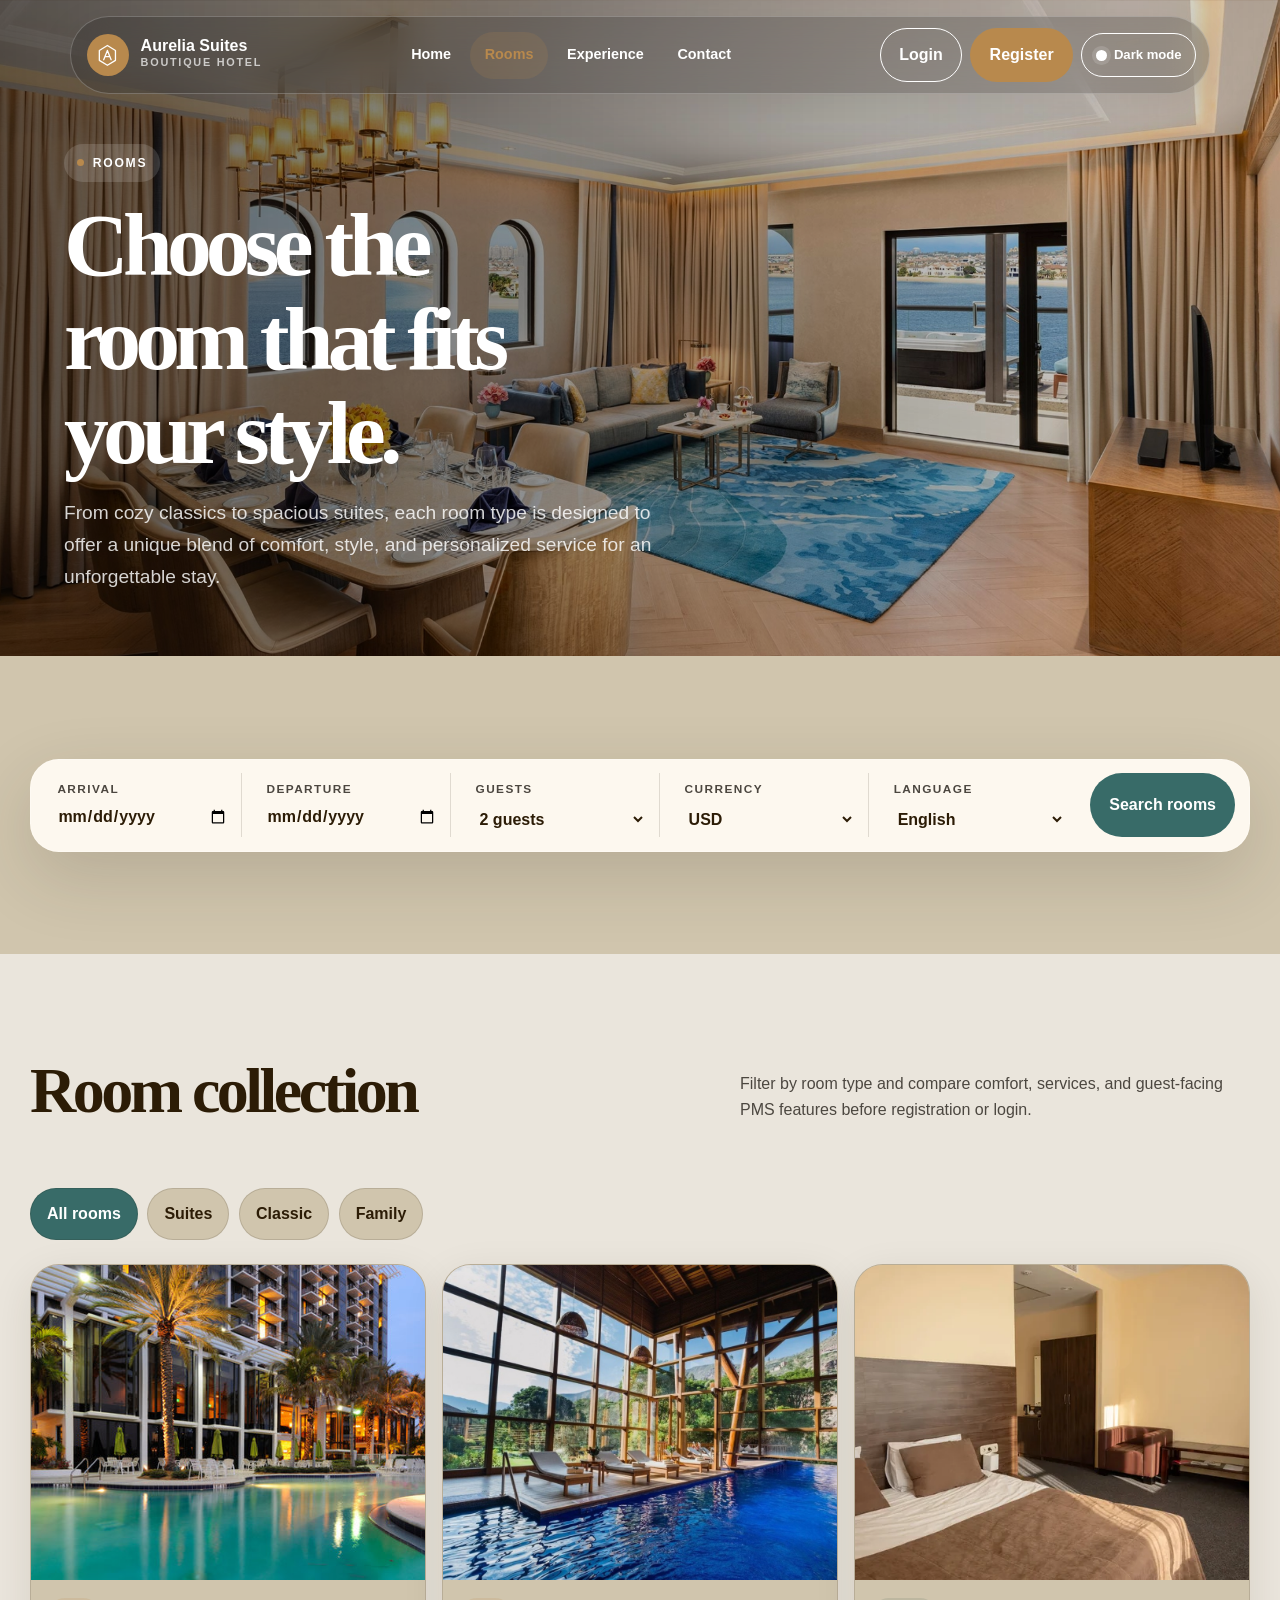
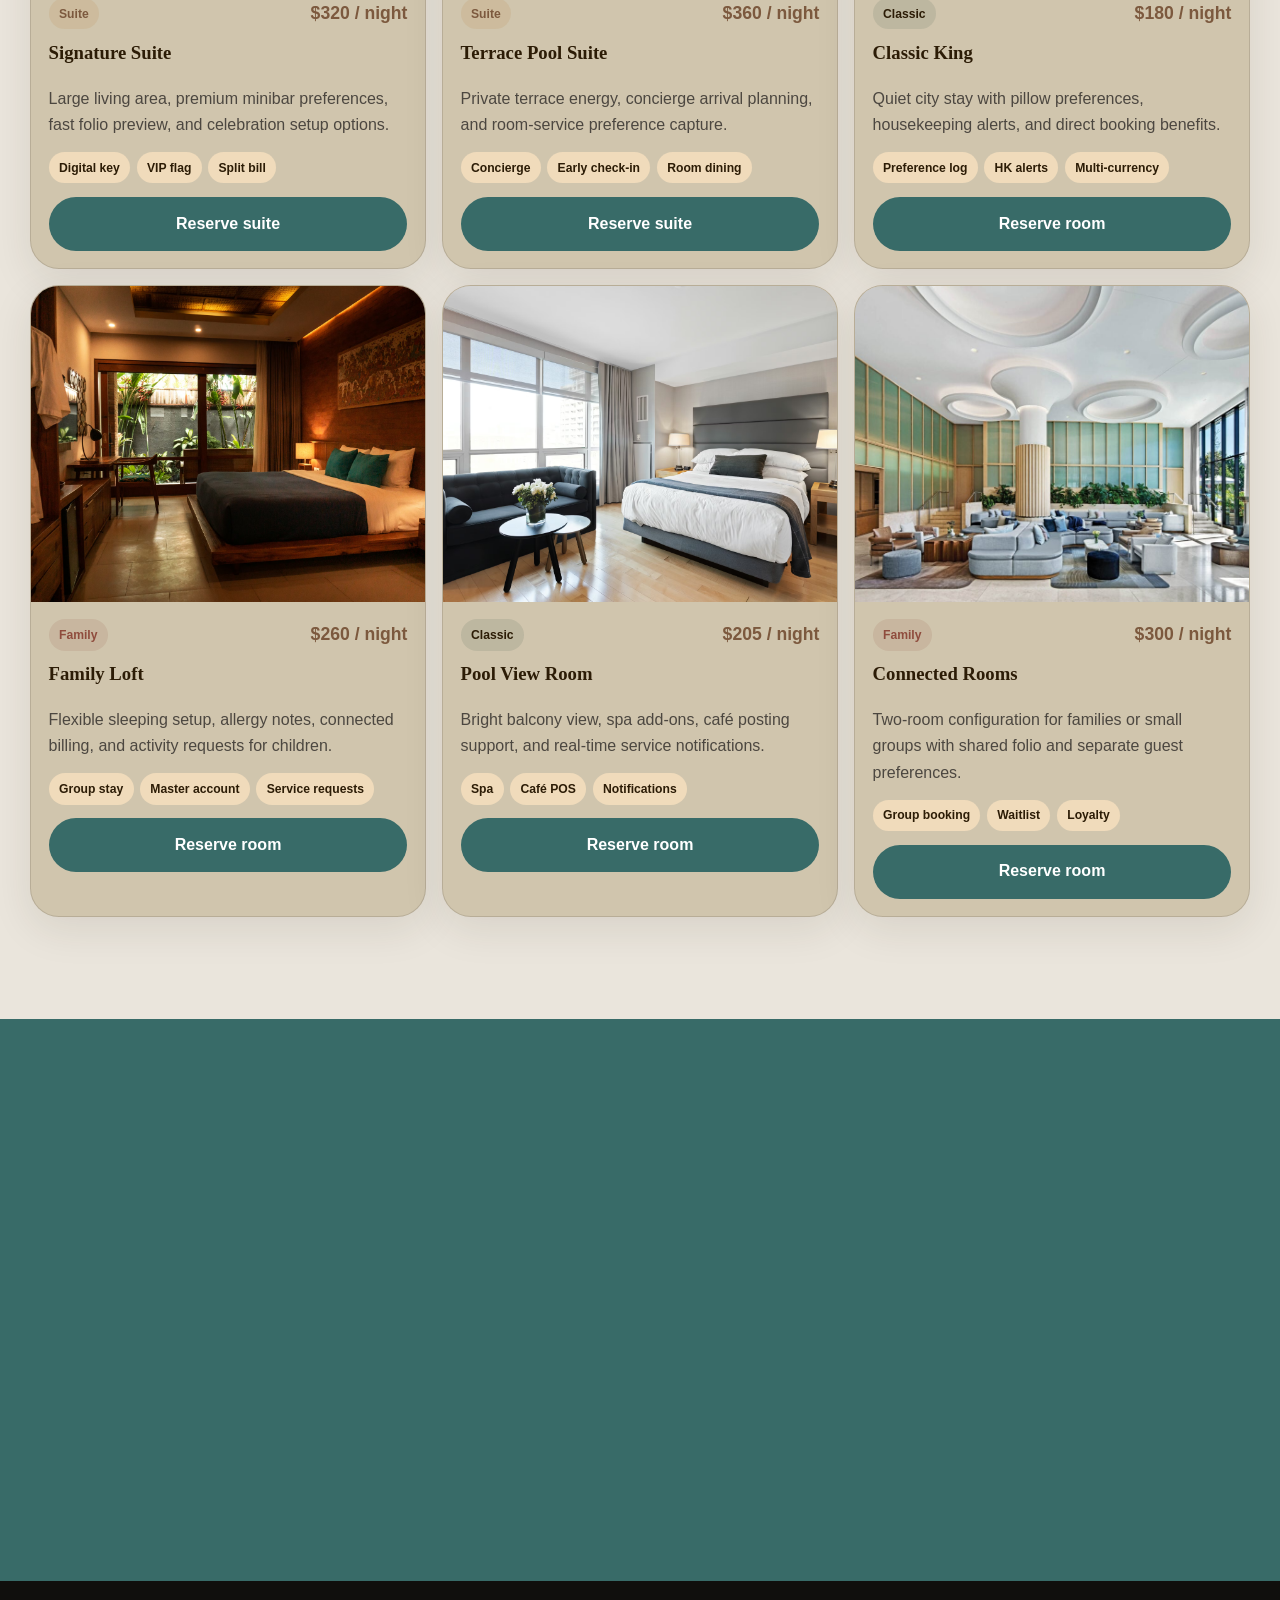
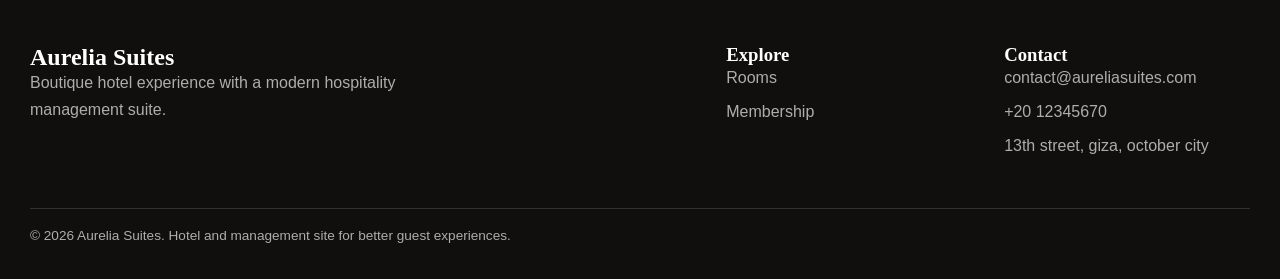
==== hotel_project/rooms.html @ cb64afb1 "done" ====
<!DOCTYPE html>
<html lang="en">
  <head>
    <meta charset="UTF-8" />
    <meta name="viewport" content="width=device-width, initial-scale=1.0" />
    <title>Rooms & Suites</title>
    <meta
      name="description"
      content="Browse Aurelia Suites rooms and suites."/>
    <link rel="stylesheet" href="css/style.css" />
  </head>


  <body>
    <a class="skip-link" href="#main">Skip to content</a>
    <header class="site-header" data-header>

      <div class="nav-shell">
        <a class="brand" href="index.html" aria-label="Aurelia Suites home">
          <span class="brand-mark" aria-hidden="true">
            <svg viewBox="0 0 40 40" focusable="false">
              <path d="M20 4 33 12v16L20 36 7 28V12L20 4Z" />
              <path d="M14 27 20 12l6 15M16.7 22h6.6" />
            </svg>
          </span>
          <span class="brand-copy"><strong>Aurelia Suites</strong><span>Boutique Hotel</span></span>
        </a>

        <nav class="nav-links" aria-label="Main navigation">
          <a href="index.html">Home</a>
          <a class="active" href="rooms.html">Rooms</a>
          <a href="index.html#experience">Experience</a>
          <a href="#contact">Contact</a>
        </nav>
        
        <div class="nav-actions">
          <a class="btn btn-outline" href="login.html">Login</a>
          <a class="btn btn-gold" href="register.html">Register</a>
          <button class="theme-toggle" type="button" data-theme-toggle aria-label="Switch color theme">Dark mode</button>
        </div>

        <button class="menu-toggle" type="button" data-menu-toggle aria-label="Open menu" aria-expanded="false">
          <span></span><span></span>
        </button>
      
      </div>
    </header>


    <main id="main">
      <section class="page-hero rooms-hero">
        <div class="hero-inner">
          <div class="hero-content reveal">
    
            <span class="eyebrow">Rooms</span>
            <h1>Choose the room that fits your style.</h1>
            
            <p>
              From cozy classics to spacious suites, each room type is designed to offer a unique blend
              of comfort, style, and personalized service for an unforgettable stay.
            </p>
    
          </div>
        </div>
      </section>


      <section class="section section-alt">
        <div class="section-inner">
      
          <form class="booking-bar booking-bar-inline reveal" data-booking-form data-redirect="rooms.html">
      
            <div class="booking-field">
              <label for="arrival">Arrival</label>
              <input id="arrival" name="arrival" type="date" required />
            </div>
      
            <div class="booking-field">
              <label for="departure">Departure</label>
              <input id="departure" name="departure" type="date" required />
            </div>
      
            <div class="booking-field">
              <label for="guests">Guests</label>
              <select id="guests" name="guests">
                <option>1 guest</option>
                <option selected>2 guests</option>
                <option>3 guests</option>
                <option>4 guests</option>
              </select>
            </div>
      
            <div class="booking-field">
              <label for="currency">Currency</label>
              <select id="currency" name="currency">
                <option>USD</option>
                <option>EUR</option>
                <option>EGP</option>
                <option>SAR</option>
              </select>
            </div>
      
            <div class="booking-field">
              <label for="language">Language</label>
              <select id="language" name="language">
                <option>English</option>
                <option>Arabic</option>
                <option>French</option>
              </select>
            </div>
      
            <button class="btn btn-primary" type="submit">Search rooms</button>
            <p class="form-message" aria-live="polite"></p>
      
          </form>
      
        </div>
      </section>


      <section class="section">
        <div class="section-inner">
          <div class="section-heading reveal">
            <h2>Room collection</h2>
            <p>
              Filter by room type and compare comfort, services, and guest-facing PMS features before
              registration or login.
            </p>
          </div>

          <div class="filters reveal" aria-label="Room filters">
            <button class="filter-btn active" type="button" data-filter="all">All rooms</button>
            <button class="filter-btn" type="button" data-filter="suite">Suites</button>
            <button class="filter-btn" type="button" data-filter="classic">Classic</button>
            <button class="filter-btn" type="button" data-filter="family">Family</button>
          </div>

          <div class="rooms-grid">

            <article class="room-card reveal" data-room-type="suite">
              <img src="assets/images/360_F_29133877_bfA2n7cWV53fto2BomyZ6pyRujJTBwjd.jpg" alt="Signature hotel suite with open lounge and ocean view" loading="lazy" />
              <div class="room-body">

                <div class="room-topline">
                  <span class="status gold">Suite</span>
                  <span class="price">$320 / night</span>
                </div>

                <h3>Signature Suite</h3>
                <p>Large living area, premium minibar preferences, fast folio preview, and celebration setup options.</p>

                <div class="tags">
                  <span class="tag">Digital key</span>
                  <span class="tag">VIP flag</span>
                  <span class="tag">Split bill</span>
                </div>
                
                <a class="btn btn-primary" href="register.html">Reserve suite</a>
              </div>
            </article>

            <article class="room-card reveal" data-room-type="suite">
              <img src="assets/images/luxury-pool.jpg" alt="Poolside luxury hotel view with outdoor lounge" loading="lazy" />
            
              <div class="room-body">
                <div class="room-topline">
                  <span class="status gold">Suite</span>
                  <span class="price">$360 / night</span>
                </div>
            
                <h3>Terrace Pool Suite</h3>
                <p>Private terrace energy, concierge arrival planning, and room-service preference capture.</p>
            
                <div class="tags">
                  <span class="tag">Concierge</span>
                  <span class="tag">Early check-in</span>
                  <span class="tag">Room dining</span>
                </div>
            
                <a class="btn btn-primary" href="register.html">Reserve suite</a>
              </div>
            </article>

            <article class="room-card reveal" data-room-type="classic">
              <img src="assets/images/depositphotos_246304748-stock-photo-hotel-bedroom-interior-bed-beige.webp" alt="Elegant boutique hotel." loading="lazy" />
              <div class="room-body">
                <div class="room-topline">
                  <span class="status">Classic</span>
                  <span class="price">$180 / night</span>
                </div>
                <h3>Classic King</h3>
                <p>Quiet city stay with pillow preferences, housekeeping alerts, and direct booking benefits.</p>
                <div class="tags">
                  <span class="tag">Preference log</span>
                  <span class="tag">HK alerts</span>
                  <span class="tag">Multi-currency</span>
                </div>
                <a class="btn btn-primary" href="register.html">Reserve room</a>
              </div>
            </article>

            <article class="room-card reveal" data-room-type="family">
              <img src="assets\images\photo-1611892440504-42a792e24d32.avif" alt="Spacious connected hotel room." loading="lazy" />
              <div class="room-body">
                <div class="room-topline">
                  <span class="status warn">Family</span>
                  <span class="price">$260 / night</span>
                </div>
                <h3>Family Loft</h3>
                <p>Flexible sleeping setup, allergy notes, connected billing, and activity requests for children.</p>
                <div class="tags">
                  <span class="tag">Group stay</span>
                  <span class="tag">Master account</span>
                  <span class="tag">Service requests</span>
                </div>
                <a class="btn btn-primary" href="register.html">Reserve room</a>
              </div>
            </article>

            <article class="room-card reveal" data-room-type="classic">
              <img src="assets\images\photo-1631049552057-403cdb8f0658.avif" alt="Relaxing hotel pool and leisure deck" loading="lazy" />
              <div class="room-body">
                <div class="room-topline">
                  <span class="status">Classic</span>
                  <span class="price">$205 / night</span>
                </div>
                <h3>Pool View Room</h3>
                <p>Bright balcony view, spa add-ons, café posting support, and real-time service notifications.</p>
                <div class="tags">
                  <span class="tag">Spa</span>
                  <span class="tag">Café POS</span>
                  <span class="tag">Notifications</span>
                </div>
                <a class="btn btn-primary" href="register.html">Reserve room</a>
              </div>
            </article>

            <article class="room-card reveal" data-room-type="family">
              <img src="assets/images/boutique-lobby.jpg" alt="Warm boutique hotel lounge for group guests" loading="lazy" />
              <div class="room-body">
                <div class="room-topline">
                  <span class="status warn">Family</span>
                  <span class="price">$300 / night</span>
                </div>
                <h3>Connected Rooms</h3>
                <p>Two-room configuration for families or small groups with shared folio and separate guest preferences.</p>
                <div class="tags">
                  <span class="tag">Group booking</span>
                  <span class="tag">Waitlist</span>
                  <span class="tag">Loyalty</span>
                </div>
                <a class="btn btn-primary" href="register.html">Reserve room</a>
              </div>
            </article>
          </div>
        </div>
      </section>

      <section class="section section-dark">
        <div class="section-inner split">
          <div class="content-stack reveal">
            <span class="eyebrow">Operational confidence</span>
            <h2>Room availability meets hotel operations.</h2>
            <p>
              The rooms page mirrors core PMS needs: room allocation, housekeeping readiness,
              overbooking waitlist concepts, walk-in pricing, group booking, and guest profile capture.
            </p>
          </div>
          <div class="info-card reveal">
            <h3>Designed roles behind the guest view</h3>
            <p>
              Front desk manages booking status, housekeeping updates room readiness, accountants close
              folios, and managers review reports while guests see one elegant booking experience.
            </p>
            <div class="tags">
              <span class="tag">Guest</span>
              <span class="tag">Front desk</span>
              <span class="tag">Housekeeping</span>
              <span class="tag">Accountant</span>
            </div>
          </div>
        </div>
      </section>
    </main>

    <footer class="footer" id="contact">
      <div class="footer-inner">
        <div class="footer-grid">

          <div>
            <h2>Aurelia Suites</h2>
            <p>Boutique hotel experience with a modern hospitality management suite.</p>
          </div>
          
                    <div>

          </div>

          <div>
            <h3>Explore</h3>
            <ul>
              <li><a href="rooms.html">Rooms</a></li>
              <li><a href="register.html">Membership</a></li>
            </ul>
          </div>



          <div>
            <h3>Contact</h3>
            <ul>
              <li><a href="mailto:contact@aureliasuites.com">contact@aureliasuites.com</a></li>
              <li><a href="tel:+2012345670">+20 12345670</a></li>
              <li><a href="#">13th street, giza, october city </a></li>
            </ul>
          </div>

        </div>
        <p class="footer-bottom">© <span data-year></span> Aurelia Suites. Hotel and management site for better guest experiences.</p>
      </div>
    </footer>


    <script src="js/main.js"></script>
  </body>
</html>
---- hotel_project/css/style.css ----
@import url("https://api.fontshare.com/v2/css?f[]=satoshi@400,500,600,700,900&f[]=zodiak@400,500,600,700&display=swap");

:root {
  --font-body: "Satoshi", "Inter", sans-serif;
  --font-display: "Zodiak", Georgia, serif;
  --ink: #2c1c06;
  --muted: #4c4740;
  --faint: #8f826d;
  --cream: #eae5dc;
  --sand: #f0dbbb;
  --linen: #d0c5ad;
  --charcoal: #1f160f;
  --forest: #386b68;
  --olive: #4d5e39;
  --gold: #b8894d;
  --gold-dark: #7c593e;
  --rose: #8f4c3d;
  --border: rgba(40, 32, 20, 0.14);
  --white: #ffffff;
  --shadow: 0 24px 70px rgba(45, 35, 22, 0.16);
  --shadow-soft: 0 12px 40px rgba(45, 35, 22, 0.1);
  --radius-sm: 0.5rem;
  --radius-md: 0.9rem;
  --radius-lg: 1.25rem;
  --radius-xl: 1.8rem;
  --space-1: 0.25rem;
  --space-2: 0.5rem;
  --space-3: 0.75rem;
  --space-4: 1rem;
  --space-5: 1.25rem;
  --space-6: 1.5rem;
  --space-8: 2rem;
  --space-10: 2.5rem;
  --space-12: 3rem;
  --space-16: 4rem;
  --space-20: 5rem;
  --space-24: 6rem;
  --transition: 220ms cubic-bezier(0.16, 1, 0.3, 1);
}

[data-theme="dark"] {
  --ink: #93784f;
  --muted: #bcaf9d;
  --faint: #887b6b;
  --cream: #241c18;
  --sand: #482922;
  --linen: #151211;
  --charcoal: #e4dbc8;
  --forest: #2f5747;
  --olive: #8e957a;
  --gold: #c97f4b;
  --gold-dark: #7d5935;
  --rose: #e49582;
  --border: rgba(255, 244, 229, 0.18);
  --white: #efe0e0;
  --shadow: 0 24px 70px rgba(0, 0, 0, 0.5);
  --shadow-soft: 0 12px 40px rgba(0, 0, 0, 0.34);
}

*,
*::before,
*::after {
  box-sizing: border-box;
  margin: 0;
  padding: 0;
}

html {
  scroll-behavior: smooth;
  scroll-padding-top: 6rem;
}

body {
  min-height: 100vh;
  color: var(--ink);
  background:
    radial-gradient(circle at top left, rgba(184, 137, 77, 0.16), transparent 32rem),
    var(--cream);
  font-family: var(--font-body);
  font-size: 16px;
  line-height: 1.65;
  overflow-x: hidden;
}

body.menu-open {
  overflow: hidden;
}

.hidden {
  display: none !important;
}

img {
  display: block;
  width: 100%;
  height: auto;
}

a {
  color: inherit;
  text-decoration: none;
}

button,
input,
select,
textarea {
  font: inherit;
}

select {
  position: relative;
  overflow: visible; /* prevents clipping */
}


button,
a,
input,
select,
textarea {
  transition:
    background var(--transition),
    border-color var(--transition),
    color var(--transition),
    box-shadow var(--transition),
    transform var(--transition),
    opacity var(--transition);
}

:focus-visible {
  outline: 3px solid var(--gold);
  outline-offset: 4px;
}

.skip-link {
  position: absolute;
  left: 1rem;
  top: 1rem;
  z-index: 1000;
  transform: translateY(-150%);
  border-radius: 999px;
  background: var(--forest);
  color: var(--white);
  padding: 0.75rem 1rem;
  font-weight: 800;
}

.skip-link:focus {
  transform: translateY(0);
}

.site-header {
  position: fixed;
  inset: 0 0 auto;
  z-index: 100;
  padding: 1rem clamp(1rem, 4vw, 3rem);
  color: var(--white);
}

.site-header.scrolled,
.site-header.light {
  color: var(--ink);
}

.nav-shell {
  display: flex;
  align-items: center;
  justify-content: space-between;
  gap: var(--space-5);
  width: min(1140px, calc(100vw - 3rem));
  margin: 0 auto;
  border: 1px solid rgba(255, 255, 255, 0.22);
  border-radius: 999px;
  background: rgba(20, 20, 20, 0.22);
  backdrop-filter: blur(18px);
  padding: 0.7rem 0.8rem 0.7rem 1rem;
  box-shadow: 0 10px 40px rgba(0, 0, 0, 0.08);
  
}

.site-header.scrolled .nav-shell,
.site-header.light .nav-shell {
  border-color: var(--border);
  background: rgba(20, 20, 20, 0.22);
  backdrop-filter: blur(18px);     
  box-shadow: 0 10px 40px rgba(0, 0, 0, 0.08);
  
}

[data-theme="dark"] .site-header .nav-shell {
  border: 1px solid rgba(255, 255, 255, 0.22); 
  border-radius: 999px;
  background: rgba(20, 20, 20, 0.22);
  backdrop-filter: blur(18px);      
  box-shadow: 0 10px 40px rgba(0, 0, 0, 0.08); 
  color: var(--white); 
}


.brand {
  display: inline-flex;
  align-items: center;
  gap: 0.75rem;
  min-width: max-content;
}

.brand-mark {
  display: grid;
  width: 2.6rem;
  height: 2.6rem;
  place-items: center;
  border-radius: 999px;
  background: var(--gold);
  color: var(--white);
  font-family: var(--font-display);
  font-size: 1.35rem;
  font-weight: 700;
}

.brand-mark svg {
  width: 1.55rem;
  height: 1.55rem;
  fill: none;
  stroke: currentColor;
  stroke-linecap: round;
  stroke-linejoin: round;
  stroke-width: 2.1;
}

.brand-copy strong {
  display: block;
  font-size: 1rem;
  font-weight: 900;
  line-height: 1;
}

.brand-copy span {
  display: block;
  color: currentColor;
  font-size: 0.68rem;
  font-weight: 900;
  letter-spacing: 0.16em;
  opacity: 0.7;
  text-transform: uppercase;
}

.nav-links {
  display: flex;
  align-items: center;
  gap: 0.3rem;
}

.nav-links a {
  border-radius: 999px;
  font-size: 0.9rem;
  font-weight: 800;
  padding: 0.72rem 0.9rem;
}

.nav-links a:hover,
.nav-links a.active {
  background: rgba(184, 137, 77, 0.16);
  color:var(--gold)
}

[data-theme="dark"] .nav-links a:hover,
[data-theme="dark"] .nav-links a.active {
  background: rgba(223, 174, 106, 0.18);
  color: var(--gold-dark);
}

.nav-actions {
  display: flex;
  align-items: center;
  gap: 0.5rem;
}

.theme-toggle {
  display: inline-flex;
  min-width: 7.2rem;
  height: 2.75rem;
  align-items: center;
  justify-content: center;
  gap: 0.45rem;
  border: 1px solid currentColor;
  border-radius: 999px;
  background: transparent;
  color: inherit;
  cursor: pointer;
  font-size: 0.82rem;
  font-weight: 900;
}

.theme-toggle::before {
  width: 0.7rem;
  height: 0.7rem;
  border-radius: 999px;
  background: currentColor;
  box-shadow: 0 0 0 4px rgba(255, 255, 255, 0.14);
  content: "";
}

[data-theme="dark"] .theme-toggle,
[data-theme="dark"] .menu-toggle,
[data-theme="dark"] .site-header .btn-outline {
  border-color: rgba(255, 244, 229, 0.72);
  color: var(--ink);
}

[data-theme="dark"] .theme-toggle::before {
  box-shadow: 0 0 0 4px rgba(223, 174, 106, 0.16);
}

.menu-toggle {
  display: none;
  width: 2.75rem;
  height: 2.75rem;
  border: 1px solid currentColor;
  border-radius: 999px;
  background: transparent;
  color: inherit;
  cursor: pointer;
}

.menu-toggle span {
  display: block;
  width: 1.1rem;
  height: 2px;
  margin: 0.25rem auto;
  background: currentColor;
}

.btn {
  display: inline-flex;
  align-items: center;
  justify-content: center;
  min-height: 2.85rem;
  border: 1px solid transparent;
  border-radius: 999px;
  cursor: pointer;
  font-weight: 900;
  gap: 0.5rem;
  padding: 0.8rem 1.15rem;
  text-align: center;
}

.btn-primary {
  background: var(--forest);
  color: var(--white);
  transition: transform 0.5s ease;

}

.btn-primary:hover {
  background: #0f2b25;
  transform: translateY(-1px);
  transform: scale(1.06) ;
}

.btn-gold {
  background: var(--gold);
  color: var(--white);
}

.btn-gold:hover {
  background: var(--gold-dark);
  transform: translateY(-1px);
}

.btn-outline {
  border-color: currentColor;
  background: transparent;
  color: currentColor;
}

.btn-soft {
  background: var(--linen);
  color: var(--ink);
}

.btn-soft:hover,
.btn-outline:hover {
  box-shadow: var(--shadow-soft);
  transform: translateY(-1px);
}

.hero {
  position: relative;
  min-height: 100svh;
  display: grid;
  align-items: end;
  overflow: hidden;
  padding: 9rem clamp(1rem, 5vw, 4rem) clamp(2rem, 6vw, 4rem);
}

.hero::before {
  position: absolute;
  inset: 0;
  z-index: -2;
  background:
    linear-gradient(90deg, rgba(0, 0, 0, 0.68), rgba(0, 0, 0, 0.26) 45%, rgba(0, 0, 0, 0.08)),
    var(--hero-image, url("../assets/images/boutique-lobby.jpg")) center / cover;
  content: "";
  transform: scale(1.08);
}

.hero::after {
  position: absolute;
  inset: auto 0 0;
  z-index: -1;
  height: 32%;
  background: linear-gradient(transparent, rgba(17, 24, 39, 0.52));
  content: "";
}

.hero-home {
  --hero-image: url("../assets/images/grand-suite.jpg");
}

.hero-inner,
.section-inner,
.footer-inner {
  width: min(1220px, calc(100vw - 2rem));
  margin: 0 auto;
}

.hero-content {
  max-width: 760px;
  color: var(--white);
}

.eyebrow {
  display: inline-flex;
  align-items: center;
  gap: 0.55rem;
  border-radius: 999px;
  background: rgba(255, 255, 255, 0.14);
  color: inherit;
  font-size: 0.76rem;
  font-weight: 900;
  letter-spacing: 0.14em;
  padding: 0.55rem 0.8rem;
  text-transform: uppercase;
}

.eyebrow::before {
  width: 0.45rem;
  height: 0.45rem;
  border-radius: 999px;
  background: var(--gold);
  content: "";
}

h1,
h2,
h3 {
  font-family: var(--font-display);
  font-weight: 600;
  line-height: 1.05;
  text-wrap: balance;
}

h1 {
  margin-top: 1rem;
  max-width: 13ch;
  font-size: clamp(3.2rem, 7vw, 7rem);
  letter-spacing: -0.065em;
}

.hero-content p {
  max-width: 58ch;
  margin-top: 1.1rem;
  color: rgba(255, 255, 255, 0.82);
  font-size: clamp(1rem, 1.6vw, 1.2rem);
}

.hero-actions,
.button-row {
  display: flex;
  flex-wrap: wrap;
  gap: 0.8rem;
  margin-top: 1.6rem;
}

.booking-bar {
  display: grid;
  grid-template-columns: repeat(5, 1fr) auto;
  gap: 0.75rem;
  margin-top: clamp(2rem, 6vw, 4rem);
  border: 1px solid rgba(255, 255, 255, 0.22);
  border-radius: var(--radius-xl);
  background: rgba(255, 250, 242, 0.96);
  box-shadow: var(--shadow);
  padding: 0.85rem;
}

.booking-bar-inline {
  margin-top: 0;
}

.booking-field {
  display: grid;
  gap: 0.2rem;
  border-right: 1px solid var(--border);
  padding: 0.4rem 0.8rem;
}

.booking-field:last-of-type {
  border-right: 0;
}

label,
.label {
  color: var(--muted);
  font-size: 0.74rem;
  font-weight: 900;
  letter-spacing: 0.12em;
  text-transform: uppercase;
}

input,
select,
textarea {
  width: 100%;
  border: 1px solid var(--border);
  border-radius: var(--radius-md);
  background: var(--linen);
  color: var(--ink);
  padding: 0.95rem 1rem;
}

[data-theme="dark"] input,
[data-theme="dark"] select,
[data-theme="dark"] textarea {
  background: #2b2119;
  border-color: rgba(255, 244, 229, 0.2);
  color: var(--ink);
}

[data-theme="dark"] input::placeholder,
[data-theme="dark"] textarea::placeholder {
  color: rgba(255, 244, 229, 0.55);
}

.booking-field input,
.booking-field select {
  border: 0;
  border-radius: 0;
  background: transparent;
  padding: 0;
  font-weight: 800;
}

.section {
  padding: clamp(4rem, 8vw, 8rem) 0;
}

.section-alt {
  background: var(--linen);
}

[data-theme="dark"] .section-alt {
  background:
    radial-gradient(circle at 15% 20%, rgba(223, 174, 106, 0.1), transparent 28rem),
    var(--linen);
}

.section-dark {
  background: var(--forest);
  color: var(--white);
}

.section-heading {
  display: grid;
  grid-template-columns: minmax(0, 0.95fr) minmax(18rem, 0.75fr);
  align-items: end;
  gap: clamp(1.5rem, 5vw, 4rem);
  margin-bottom: clamp(2rem, 5vw, 4rem);
}

.section-heading h2 {
  font-size: clamp(2.3rem, 5vw, 5rem);
  letter-spacing: -0.055em;
}

.section-heading p {
  color: var(--muted);
}

.section-dark .section-heading p,
.section-dark .muted,
.section-dark .content-stack p {
  color: rgba(255, 255, 255, 0.72);
}

.split {
  display: grid;
  grid-template-columns: minmax(0, 0.92fr) minmax(0, 1.08fr);
  gap: clamp(2rem, 6vw, 5rem);
  align-items: center;
}

.image-frame {
  position: relative;
  overflow: hidden;
  border-radius: var(--radius-xl);
  box-shadow: var(--shadow);
}

.image-frame img {
  aspect-ratio: 4 / 5;
  object-fit: cover;
}

.floating-card {
  position: absolute;
  right: 1rem;
  bottom: 1rem;
  width: min(18rem, calc(100% - 2rem));
  border: 1px solid rgba(255, 255, 255, 0.38);
  border-radius: var(--radius-lg);
  background: rgba(255, 250, 242, 0.92);
  backdrop-filter: blur(18px);
  padding: 1.1rem;
  box-shadow: var(--shadow-soft);
}

.floating-card strong {
  display: block;
  font-size: 1.65rem;
  line-height: 1;
}

.content-stack {
  display: grid;
  gap: 1.2rem;
}

.content-stack h2 {
  font-size: clamp(2.2rem, 5vw, 4.7rem);
  letter-spacing: -0.055em;
}

.content-stack p {
  color: var(--muted);
}

.feature-list {
  display: grid;
  gap: 0.75rem;
  margin-top: 0.5rem;
  list-style: none;
}

.feature-list li {
  display: flex;
  align-items: center;
  gap: 0.75rem;
  color: var(--muted);
  font-weight: 700;
}

.feature-list li::before {
  flex: 0 0 auto;
  width: 0.55rem;
  height: 0.55rem;
  border-radius: 999px;
  background: var(--gold);
  content: "";
}

.cards-grid {
  display: grid;
  grid-template-columns: repeat(3, minmax(0, 1fr));
  gap: 1rem;
}

.feature-card,
.room-card,
.dashboard-card,
.auth-card,
.info-card {
  border: 1px solid var(--border);
  border-radius: var(--radius-xl);
  background: var(--linen);
  box-shadow: var(--shadow-soft);
}

[data-theme="dark"] .feature-card,
[data-theme="dark"] .room-card,
[data-theme="dark"] .dashboard-card,
[data-theme="dark"] .auth-card,
[data-theme="dark"] .info-card,
[data-theme="dark"] .auth-meta article,
[data-theme="dark"] .notification-list li,
[data-theme="dark"] .mini-grid article,
[data-theme="dark"] .role-action,
[data-theme="dark"] .privacy-box,
[data-theme="dark"] .workspace-panel,
[data-theme="dark"] .control-card,
[data-theme="dark"] .permission-grid article,
[data-theme="dark"] .workspace-log li {
  background: rgba(42, 31, 23, 0.96);
  border-color: rgba(255, 244, 229, 0.14);
}

.section-dark .info-card {
  background: rgba(255, 250, 242, 0.94);
  color: #17140f;
}

.feature-card,
.dashboard-card,
.info-card {
  padding: 1.4rem;
}

.feature-card:nth-child(2) {
  transform: translateY(2rem);
}

.feature-card h3,
.dashboard-card h3,
.info-card h3 {
  font-size: clamp(1.45rem, 2.5vw, 2rem);
  letter-spacing: -0.035em;
}

.feature-card p,
.room-card p,
.dashboard-card p,
.info-card p {
  margin-top: 0.6rem;
  color: var(--muted);
}

.rooms-grid {
  display: grid;
  grid-template-columns: repeat(3, minmax(0, 1fr));
  gap: 1rem;
}

.room-card {
  overflow: hidden;
}

.room-card img {
  aspect-ratio: 1.25 / 1;
  object-fit: cover;
}


.image-frame img {
  transition: transform 0.6s ease, filter 0.6s ease;
  border-radius: var(--radius-lg);

}

.image-frame img:hover {
  transform: scale(1.05); 
}


.room-body {
  display: grid;
  gap: 0.85rem;
  padding: 1.1rem;
}

.room-topline {
  display: flex;
  align-items: center;
  justify-content: space-between;
  gap: 0.8rem;
}

.price {
  color: var(--gold-dark);
  font-size: 1.1rem;
  font-weight: 900;
}

.tags {
  display: flex;
  flex-wrap: wrap;
  gap: 0.4rem;
}

.tag,
.status {
  display: inline-flex;
  align-items: center;
  border-radius: 999px;
  background: var(--sand);
  color: var(--ink);
  font-size: 0.76rem;
  font-weight: 900;
  padding: 0.35rem 0.65rem;
}

.status {
  background: rgba(23, 59, 51, 0.1);
}

.status.gold {
  background: rgba(184, 137, 77, 0.16);
  color: var(--gold-dark);
}

.status.warn {
  background: rgba(143, 76, 61, 0.12);
  color: var(--rose);
}

.journey {
  display: grid;
  grid-template-columns: repeat(4, minmax(0, 1fr));
  gap: 1rem;
  counter-reset: journey;
}

.journey-step {
  position: relative;
  border-top: 1px solid rgba(255, 255, 255, 0.22);
  padding-top: 1.3rem;
}

.journey-step::before {
  counter-increment: journey;
  content: "0" counter(journey);
  display: block;
  margin-bottom: 1rem;
  color: var(--gold);
  font-weight: 900;
  letter-spacing: 0.12em;
}

.journey-step h3 {
  font-size: 1.5rem;
}

.journey-step p {
  margin-top: 0.5rem;
  color: rgba(255, 255, 255, 0.72);
}

.page-hero {
  min-height: 68svh;
  display: grid;
  align-items: end;
  padding: 9rem clamp(1rem, 5vw, 4rem) 4rem;
  background:
    linear-gradient(90deg, rgba(0, 0, 0, 0.62), rgba(0, 0, 0, 0.14)),
    var(--hero-image, url("../assets/images/grand-suite.jpg")) center / cover;
  color: var(--white);
}

.page-hero h1 {
  max-width: 13ch;
}

.rooms-hero {
  --hero-image: url("../assets/images/grand-suite.jpg");
}

.filters {
  display: flex;
  flex-wrap: wrap;
  gap: 0.6rem;
  margin-bottom: 1.5rem;
}

.filter-btn {
  border: 1px solid var(--border);
  border-radius: 999px;
  background: var(--linen);
  color: var(--ink);
  cursor: pointer;
  font-weight: 900;
  padding: 0.75rem 1rem;
}



.feature-card:hover {
  transform: translateY(-8px) scale(1.02) ; 
  box-shadow: 0 16px 40px rgba(0,0,0,0.15); 
}


.filter-btn.active,
.filter-btn:hover {
  background: var(--forest);
  color: var(--white);
}

.auth-layout {
  min-height: 100svh;
  display: grid;
  grid-template-columns: minmax(0, 1fr) minmax(24rem, 0.8fr);
  background: var(--linen);
}

.auth-visual {
  position: sticky;
  top: 0;
  align-self: start;
  display: grid;
  align-items: end;
  height: 100svh;
  min-height: 100svh;
  overflow: hidden;
  padding: 8rem clamp(1rem, 5vw, 4rem) 4rem;
  background:
    linear-gradient(180deg, rgba(0, 0, 0, 0.1), rgba(0, 0, 0, 0.62)),
    url("../assets/images/grand-suite.jpg") center / cover;
  color: var(--white);
}

.auth-visual-register {
  background:
    linear-gradient(180deg, rgba(0, 0, 0, 0.06), rgba(0, 0, 0, 0.62)),
    url("../assets/images/grand-suite.jpg") center / cover;
}

.auth-visual h1 {
  max-width: 11ch;
  font-size: clamp(3rem, 6vw, 6.25rem);
}

.auth-panel {
  display: grid;
  align-items: center;
  padding: 7rem clamp(1rem, 4vw, 3rem) 3rem;
}

.auth-card {
  width: min(100%, 31rem);
  margin: 0 auto;
  padding: clamp(1.4rem, 4vw, 2rem);
}

.auth-card h2 {
  font-size: clamp(2rem, 4vw, 3.4rem);
  letter-spacing: -0.05em;
}

.role-preview {
  border: 1px solid var(--border);
  border-radius: var(--radius-lg);
  background: var(--cream);
  padding: 1rem;
}

.role-preview strong,
.role-preview span {
  display: block;
}

.role-preview strong {
  color: var(--ink);
  font-weight: 900;
}

.role-preview span {
  color: var(--muted);
}

.muted,
.auth-note,
.auth-meta span {
  color: var(--muted);
}

.auth-note {
  margin-top: 1rem;
}

.auth-note a {
  color: var(--gold-dark);
  font-weight: 900;
}

.auth-meta {
  display: grid;
  grid-template-columns: repeat(2, minmax(0, 1fr));
  gap: 1rem;
  width: min(100%, 31rem);
  margin: 1rem auto 0;
}

.auth-meta article {
  border: 1px solid var(--border);
  border-radius: var(--radius-lg);
  background: var(--cream);
  padding: 1rem;
}

.auth-meta strong,
.auth-meta span {
  display: block;
}

.checkline {
  display: grid;
  grid-template-columns: auto minmax(0, 1fr);
  align-items: start;
  gap: 0.75rem;
  color: var(--muted);
  font-size: 0.92rem;
  font-weight: 700;
  letter-spacing: 0;
  line-height: 1.45;
  text-transform: none;
}

.checkline input {
  width: 1.1rem;
  height: 1.1rem;
  margin-top: 0.1rem;
}

.form-grid {
  display: grid;
  gap: 1rem;
  margin-top: 1.4rem;
}

.field {
  display: grid;
  gap: 0.4rem;
}

.field-row {
  display: grid;
  grid-template-columns: repeat(2, minmax(0, 1fr));
  gap: 1rem;
}

textarea {
  min-height: 8rem;
  resize: vertical;
}

.form-message {
  display: none;
  border-radius: var(--radius-md);
  background: rgba(23, 59, 51, 0.1);
  color: var(--forest);
  font-weight: 800;
  padding: 0.85rem 1rem;
}

.form-message.show {
  display: block;
}

.dashboard-shell {
  padding-top: 6rem;
}

.dashboard-shell > .section:first-child {
  padding-top: clamp(2rem, 4vw, 4rem);
}

.dashboard-title {
  max-width: none;
  margin-top: 1rem;
  color: var(--ink);
  font-size: clamp(2.5rem, 5vw, 5rem);
  letter-spacing: -0.055em;
}

.dashboard-kpis {
  display: grid;
  grid-template-columns: repeat(3, minmax(0, 1fr));
  gap: 1rem;
}

.role-action-grid {
  display: grid;
  grid-template-columns: repeat(3, minmax(0, 1fr));
  gap: 0.75rem;
  margin: 1rem 0;
}

.role-action {
  border: 1px solid var(--border);
  border-radius: var(--radius-lg);
  background: var(--cream);
  color: inherit;
  cursor: pointer;
  padding: 0.95rem;
  text-align: left;
}

.role-action strong,
.role-action span {
  display: block;
}

.role-action strong {
  color: var(--ink);
  font-weight: 900;
}

.role-action span {
  margin-top: 0.2rem;
  color: var(--muted);
  font-size: 0.92rem;
}

.role-action:hover,
.role-action:focus-visible,
.action-card:hover,
.action-card:focus-visible {
  transform: translateY(-2px);
  box-shadow: var(--shadow-soft);
}

.role-action.is-updated,
.action-card.is-updated {
  border-color: var(--gold);
  background: rgba(184, 137, 77, 0.14);
}

.dashboard-grid {
  display: grid;
  grid-template-columns: minmax(0, 0.8fr) minmax(0, 1.2fr);
  gap: 1rem;
}

.tabs {
  display: flex;
  flex-wrap: wrap;
  gap: 0.5rem;
  margin-bottom: 1rem;
}

.dashboard-card h2 {
  font-family: var(--font-display);
  font-size: clamp(1.7rem, 3vw, 2.7rem);
  letter-spacing: -0.04em;
  line-height: 1.05;
}

.tab-btn {
  border: 1px solid var(--border);
  border-radius: 999px;
  background: var(--faint);
  color: var(--charcoal);
  cursor: pointer;
  font-weight: 900;
  padding: 0.75rem 1rem;
}

.tab-btn.active {
  background: var(--forest);
  color: var(--white);
}

.tab-panel {
  display: none;
}

.tab-panel.active {
  display: block;
}

.staff-workspace {
  display: grid;
  gap: 1rem;
  margin-top: 1rem;
}

.workspace-panel,
.control-card,
.permission-grid article,
.workspace-log li {
  border: 1px solid var(--border);
  border-radius: var(--radius-lg);
  background: var(--cream);
}

.workspace-panel {
  display: grid;
  gap: 1rem;
  padding: 1rem;
}

.workspace-panel-feature {
  background:
    linear-gradient(135deg, rgba(184, 137, 77, 0.12), transparent 38%),
    var(--cream);
}

.workspace-panel h3,
.control-card h3,
.permission-grid strong {
  color: var(--ink);
  font-weight: 900;
}

.workspace-panel h3 {
  font-family: var(--font-display);
  font-size: clamp(1.55rem, 3vw, 2.25rem);
  letter-spacing: -0.04em;
}

.workspace-panel p,
.control-card p,
.control-card small,
.permission-grid span,
.workspace-log span {
  color: var(--muted);
}

.control-grid {
  display: grid;
  grid-template-columns: repeat(2, minmax(0, 1fr));
  gap: 0.85rem;
}

.control-card {
  display: grid;
  align-content: start;
  gap: 0.65rem;
  min-height: 100%;
  padding: 1rem;
}

.control-card .btn {
  width: fit-content;
}

.action-card {
  color: inherit;
  cursor: pointer;
  text-align: left;
}

.action-card strong,
.action-card small {
  display: block;
}

.action-card strong {
  color: var(--ink);
  font-size: 1.05rem;
  font-weight: 900;
}

.action-card small {
  font-size: 0.88rem;
  font-weight: 700;
}

.permission-grid {
  display: grid;
  grid-template-columns: repeat(3, minmax(0, 1fr));
  gap: 0.75rem;
}

.permission-grid article {
  display: grid;
  gap: 0.35rem;
  padding: 0.9rem;
}

.permission-grid strong {
  display: block;
}

.workspace-log {
  display: grid;
  gap: 0.65rem;
  list-style: none;
}

.workspace-log li {
  display: grid;
  gap: 0.25rem;
  padding: 0.9rem 1rem;
}

.workspace-log strong {
  color: var(--ink);
  font-weight: 900;
}

.reservation-track {
  display: grid;
  gap: 0.75rem;
  list-style: none;
  margin-top: 1rem;
}

.notification-list {
  display: grid;
  gap: 0.8rem;
  margin-top: 1rem;
  list-style: none;
}

.notification-list li {
  border-radius: var(--radius-md);
  background: var(--cream);
  padding: 0.95rem 1rem;
}

.notification-list strong,
.notification-list span {
  display: block;
}

.notification-list span {
  color: var(--muted);
}

.mini-grid {
  display: grid;
  grid-template-columns: repeat(2, minmax(0, 1fr));
  gap: 1rem;
  margin-top: 1rem;
}

.mini-grid article,
.privacy-box {
  border: 1px solid var(--border);
  border-radius: var(--radius-lg);
  background: var(--cream);
  padding: 1rem;
}

.mini-grid strong,
.privacy-box strong {
  display: block;
  color: var(--ink);
  font-size: 1.1rem;
  font-weight: 900;
}

.compact-form textarea {
  min-height: 6rem;
}

.privacy-box {
  display: grid;
  gap: 0.7rem;
  margin-top: 1rem;
}

.reservation-track li {
  display: flex;
  align-items: center;
  justify-content: space-between;
  gap: 1rem;
  border-radius: var(--radius-md);
  background: var(--cream);
  padding: 0.9rem 1rem;
}

.table-wrap {
  overflow-x: auto;
  margin-top: 1rem;
}

table {
  width: 100%;
  border-collapse: collapse;
}

th,
td {
  border-bottom: 1px solid var(--border);
  padding: 0.95rem;
  text-align: left;
  white-space: nowrap;
}

th {
  color: var(--muted);
  font-size: 0.76rem;
  letter-spacing: 0.12em;
  text-transform: uppercase;
}

.footer {
  background: #100f0d;
  color: var(--white);
  padding: 4rem 0 2rem;
}

.footer-grid {
  display: grid;
  grid-template-columns: 1.1fr repeat(3, 0.7fr);
  gap: 2rem;
}

.footer h2,
.footer h3 {
  color: var(--white);
}

.footer p,
.footer a {
  color: rgba(255, 255, 255, 0.66);
}

.footer ul {
  display: grid;
  gap: 0.5rem;
  list-style: none;
}

.footer-bottom {
  margin-top: 3rem;
  border-top: 1px solid rgba(255, 255, 255, 0.14);
  color: rgba(255, 255, 255, 0.5);
  padding-top: 1rem;
  font-size: 0.85rem;
}

.reveal {
  opacity: 1;
  filter: none;
  transition:
    opacity 700ms cubic-bezier(0.16, 1, 0.3, 1),
    filter 700ms cubic-bezier(0.16, 1, 0.3, 1);
}

.rooms-grid .reveal {
  transition: transform 0.6s ease;
}
.rooms-grid .reveal:hover {
  transform: translateY(-4px) scale(1.02);
}

.reveal-ready .reveal:not(.visible) {
  opacity: 0;
  filter: blur(12px);
}

.reveal.visible {
  opacity: 1;
  filter: blur(0);
}

@media (prefers-reduced-motion: reduce) {
  *,
  *::before,
  *::after {
    scroll-behavior: auto !important;
    transition-duration: 0.01ms !important;
    animation-duration: 0.01ms !important;
    animation-iteration-count: 1 !important;
  }

  .reveal {
    opacity: 1;
    filter: none;
  }
}


@media (max-width: 1040px) {
  .booking-field {
    border-right: none;
    border-bottom: 1px solid var(--border);
  }
  .booking-field:last-of-type {
    border-bottom: none;
  }
}

@media (max-width: 1040px) {
  .booking-bar {
    grid-template-columns: 1fr;
  }
  .btn {
    grid-column: span 2; 
  }
}

@media (max-width: 560px) {
  .booking-bar {
    grid-template-columns: 1fr;
  }
  .btn {
    width: 100%;
  }
} 
@media (max-width: 1040px) {
  .booking-bar,
  .section-heading,
  .split,
  .dashboard-grid,
  .auth-layout {
    grid-template-columns: 1fr 1fr;
  }

  

  .booking-field {
    border-right: 0;
    border-bottom: 1px solid var(--border);
  }

  .cards-grid,
  .rooms-grid,
  .journey,
  .dashboard-kpis,
  .role-action-grid,
  .control-grid,
  .permission-grid,
  .footer-grid {
    grid-template-columns: repeat(2, minmax(0, 1fr));
  }

  .feature-card:nth-child(2) {
    transform: none;
  }

  .auth-visual {
    position: relative;
    height: auto;
    min-height: 70svh;
  }
}

@media (max-width: 820px) {
  .nav-links,
  .nav-actions {
    position: fixed;
    left: 1rem;
    right: 1rem;
    display: none;
    border: 1px solid var(--border);
    background: var(--linen);
    color: var(--ink);
    box-shadow: var(--shadow);
  }

  .nav-links {
    top: 5.8rem;
    flex-direction: column;
    align-items: stretch;
    border-radius: var(--radius-xl) var(--radius-xl) 0 0;
    padding: 1rem;
  }

  .nav-actions {
    top: calc(5.8rem + 18.4rem);
    justify-content: stretch;
    border-top: 0;
    border-radius: 0 0 var(--radius-xl) var(--radius-xl);
    padding: 1rem;
  }

  .nav-actions .btn {
    flex: 1;
  }

  body.menu-open .nav-links,
  body.menu-open .nav-actions,
  .menu-toggle {
    display: block;
  }

  body.menu-open .nav-links {
    display: flex;
  }

  body.menu-open .nav-actions {
    display: flex;
  }

  .nav-links a {
    width: 100%;
  }

  .hero {
    min-height: 92svh;
  }

  .cards-grid,
  .rooms-grid,
  .journey,
  .dashboard-kpis,
  .footer-grid,
  .auth-meta,
  .mini-grid,
  .role-action-grid,
  .control-grid,
  .permission-grid,
  .field-row {
    grid-template-columns: 1fr;
  }

  .theme-toggle {
    width: 100%;
  }
}

@media (max-width: 560px) {
  .site-header {
    padding-inline: 0.65rem;
  }

  .brand-copy span {
    display: none;
  }

  h1 {
    font-size: clamp(3rem, 16vw, 5rem);
  }

  .hero,
  .page-hero {
    padding-inline: 1rem;
  }

  .booking-bar,
  .auth-card,
  .feature-card,
  .dashboard-card,
  .info-card {
    border-radius: var(--radius-lg);
  }

  .button-row,
  .hero-actions {
    flex-direction: column;
  }

  .btn {
    width: 100%;
  }
}
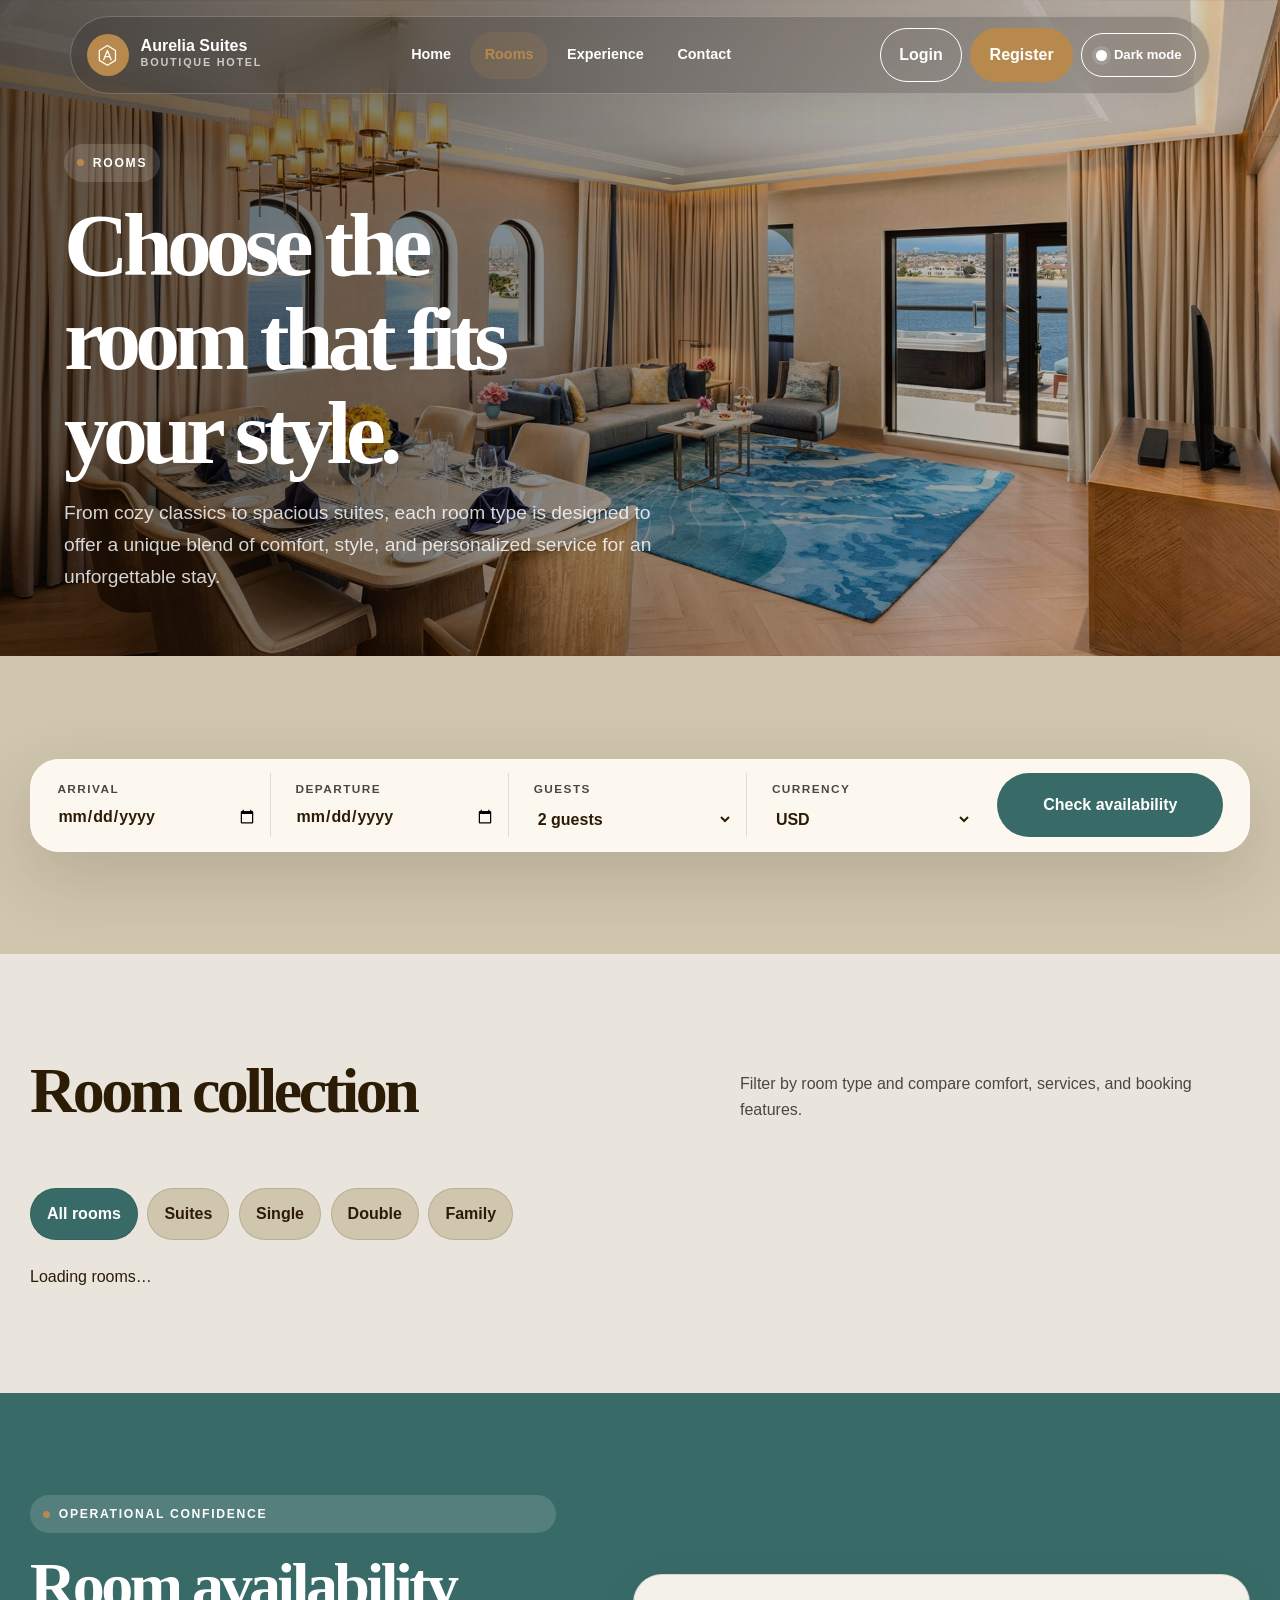
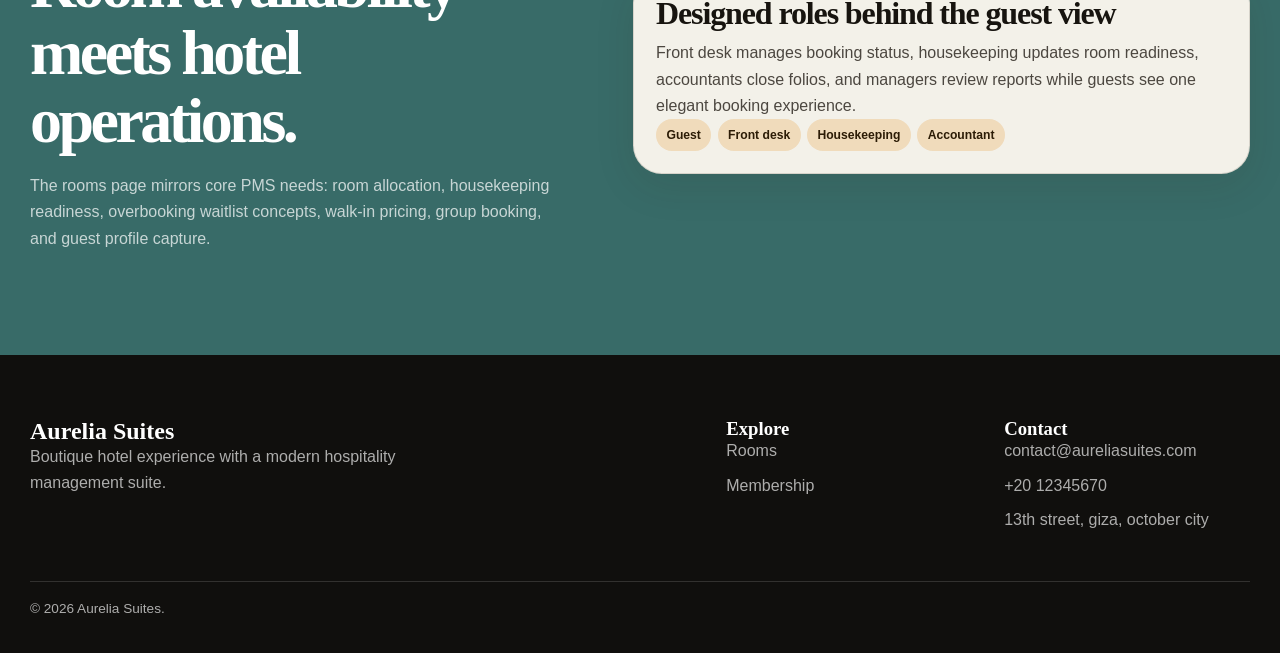
==== commit bf8e3b46: "Add files via upload" ====
--- a/hotel_project/rooms.html
+++ b/hotel_project/rooms.html
@@ -3,18 +3,14 @@
   <head>
     <meta charset="UTF-8" />
     <meta name="viewport" content="width=device-width, initial-scale=1.0" />
-    <title>Rooms & Suites</title>
-    <meta
-      name="description"
-      content="Browse Aurelia Suites rooms and suites."/>
+    <title>Rooms &amp; Suites – Aurelia Suites</title>
+    <meta name="description" content="Browse Aurelia Suites rooms and suites." />
     <link rel="stylesheet" href="css/style.css" />
   </head>
-
 
   <body>
     <a class="skip-link" href="#main">Skip to content</a>
     <header class="site-header" data-header>
-
       <div class="nav-shell">
         <a class="brand" href="index.html" aria-label="Aurelia Suites home">
           <span class="brand-mark" aria-hidden="true">
@@ -32,54 +28,46 @@
           <a href="index.html#experience">Experience</a>
           <a href="#contact">Contact</a>
         </nav>
-        
+
         <div class="nav-actions">
-          <a class="btn btn-outline" href="login.html">Login</a>
-          <a class="btn btn-gold" href="register.html">Register</a>
+          <a class="btn btn-outline" href="login.html" id="nav-login-btn">Login</a>
+          <a class="btn btn-gold" href="register.html" id="nav-register-btn">Register</a>
           <button class="theme-toggle" type="button" data-theme-toggle aria-label="Switch color theme">Dark mode</button>
         </div>
 
         <button class="menu-toggle" type="button" data-menu-toggle aria-label="Open menu" aria-expanded="false">
           <span></span><span></span>
         </button>
-      
       </div>
     </header>
 
-
     <main id="main">
+      <!-- Hero -->
       <section class="page-hero rooms-hero">
         <div class="hero-inner">
           <div class="hero-content reveal">
-    
             <span class="eyebrow">Rooms</span>
             <h1>Choose the room that fits your style.</h1>
-            
             <p>
               From cozy classics to spacious suites, each room type is designed to offer a unique blend
               of comfort, style, and personalized service for an unforgettable stay.
             </p>
-    
-          </div>
-        </div>
-      </section>
-
-
+          </div>
+        </div>
+      </section>
+
+      <!-- Availability search bar -->
       <section class="section section-alt">
         <div class="section-inner">
-      
-          <form class="booking-bar booking-bar-inline reveal" data-booking-form data-redirect="rooms.html">
-      
+          <form class="booking-bar booking-bar-inline reveal" id="avail-form">
             <div class="booking-field">
               <label for="arrival">Arrival</label>
               <input id="arrival" name="arrival" type="date" required />
             </div>
-      
             <div class="booking-field">
               <label for="departure">Departure</label>
               <input id="departure" name="departure" type="date" required />
             </div>
-      
             <div class="booking-field">
               <label for="guests">Guests</label>
               <select id="guests" name="guests">
@@ -89,173 +77,105 @@
                 <option>4 guests</option>
               </select>
             </div>
-      
             <div class="booking-field">
               <label for="currency">Currency</label>
               <select id="currency" name="currency">
-                <option>USD</option>
-                <option>EUR</option>
-                <option>EGP</option>
-                <option>SAR</option>
+                <option>USD</option><option>EUR</option><option>EGP</option><option>SAR</option>
               </select>
             </div>
-      
-            <div class="booking-field">
-              <label for="language">Language</label>
-              <select id="language" name="language">
-                <option>English</option>
-                <option>Arabic</option>
-                <option>French</option>
-              </select>
-            </div>
-      
-            <button class="btn btn-primary" type="submit">Search rooms</button>
-            <p class="form-message" aria-live="polite"></p>
-      
+            <button class="btn btn-primary" type="submit">Check availability</button>
           </form>
-      
-        </div>
-      </section>
-
-
+          <p id="avail-msg" aria-live="polite"></p>
+        </div>
+      </section>
+
+      <!-- Front-desk room manager (visible only when logged in as frontDesk) -->
+      <section class="section" id="fd-room-manager" style="display:none">
+        <div class="section-inner">
+          <div class="fd-panel">
+            <span class="status gold">Front desk · Room Management</span>
+            <h3>Add a new room</h3>
+            <div class="fd-form-row" id="fd-add-form">
+              <div class="field">
+                <label for="fd-num">Room Number</label>
+                <input id="fd-num" type="number" placeholder="e.g. 303" />
+              </div>
+              <div class="field">
+                <label for="fd-type">Type</label>
+                <select id="fd-type">
+                  <option value="single">Single</option>
+                  <option value="double">Double</option>
+                  <option value="suite">Suite</option>
+                  <option value="family">Family</option>
+                </select>
+              </div>
+              <div class="field">
+                <label for="fd-price">Price / night ($)</label>
+                <input id="fd-price" type="number" step="0.01" placeholder="e.g. 850" />
+              </div>
+              <div class="field">
+                <label for="fd-status">Status</label>
+                <select id="fd-status">
+                  <option value="available">Available</option>
+                  <option value="occupied">Occupied</option>
+                  <option value="maintenance">Maintenance</option>
+                  <option value="out_of_order">Out of order</option>
+                </select>
+              </div>
+              <div class="field" style="flex:0">
+                <label>&nbsp;</label>
+                <button class="btn btn-primary btn-sm" type="button" id="fd-add-btn">Add Room</button>
+              </div>
+            </div>
+            <p id="fd-form-msg" aria-live="polite"></p>
+          </div>
+
+          <div class="fd-panel">
+            <h3>All Rooms</h3>
+            <div style="overflow-x:auto">
+              <table class="fd-table" id="fd-rooms-table">
+                <thead>
+                  <tr>
+                    <th>#</th>
+                    <th>Number</th>
+                    <th>Type</th>
+                    <th>Price</th>
+                    <th>Status</th>
+                    <th>Actions</th>
+                  </tr>
+                </thead>
+                <tbody id="fd-rooms-tbody">
+                  <tr><td colspan="6" class="rooms-loading">Loading rooms…</td></tr>
+                </tbody>
+              </table>
+            </div>
+          </div>
+        </div>
+      </section>
+
+      <!-- Public room collection -->
       <section class="section">
         <div class="section-inner">
           <div class="section-heading reveal">
             <h2>Room collection</h2>
-            <p>
-              Filter by room type and compare comfort, services, and guest-facing PMS features before
-              registration or login.
-            </p>
+            <p>Filter by room type and compare comfort, services, and booking features.</p>
           </div>
 
           <div class="filters reveal" aria-label="Room filters">
             <button class="filter-btn active" type="button" data-filter="all">All rooms</button>
             <button class="filter-btn" type="button" data-filter="suite">Suites</button>
-            <button class="filter-btn" type="button" data-filter="classic">Classic</button>
+            <button class="filter-btn" type="button" data-filter="single">Single</button>
+            <button class="filter-btn" type="button" data-filter="double">Double</button>
             <button class="filter-btn" type="button" data-filter="family">Family</button>
           </div>
 
-          <div class="rooms-grid">
-
-            <article class="room-card reveal" data-room-type="suite">
-              <img src="assets/images/360_F_29133877_bfA2n7cWV53fto2BomyZ6pyRujJTBwjd.jpg" alt="Signature hotel suite with open lounge and ocean view" loading="lazy" />
-              <div class="room-body">
-
-                <div class="room-topline">
-                  <span class="status gold">Suite</span>
-                  <span class="price">$320 / night</span>
-                </div>
-
-                <h3>Signature Suite</h3>
-                <p>Large living area, premium minibar preferences, fast folio preview, and celebration setup options.</p>
-
-                <div class="tags">
-                  <span class="tag">Digital key</span>
-                  <span class="tag">VIP flag</span>
-                  <span class="tag">Split bill</span>
-                </div>
-                
-                <a class="btn btn-primary" href="register.html">Reserve suite</a>
-              </div>
-            </article>
-
-            <article class="room-card reveal" data-room-type="suite">
-              <img src="assets/images/luxury-pool.jpg" alt="Poolside luxury hotel view with outdoor lounge" loading="lazy" />
-            
-              <div class="room-body">
-                <div class="room-topline">
-                  <span class="status gold">Suite</span>
-                  <span class="price">$360 / night</span>
-                </div>
-            
-                <h3>Terrace Pool Suite</h3>
-                <p>Private terrace energy, concierge arrival planning, and room-service preference capture.</p>
-            
-                <div class="tags">
-                  <span class="tag">Concierge</span>
-                  <span class="tag">Early check-in</span>
-                  <span class="tag">Room dining</span>
-                </div>
-            
-                <a class="btn btn-primary" href="register.html">Reserve suite</a>
-              </div>
-            </article>
-
-            <article class="room-card reveal" data-room-type="classic">
-              <img src="assets/images/depositphotos_246304748-stock-photo-hotel-bedroom-interior-bed-beige.webp" alt="Elegant boutique hotel." loading="lazy" />
-              <div class="room-body">
-                <div class="room-topline">
-                  <span class="status">Classic</span>
-                  <span class="price">$180 / night</span>
-                </div>
-                <h3>Classic King</h3>
-                <p>Quiet city stay with pillow preferences, housekeeping alerts, and direct booking benefits.</p>
-                <div class="tags">
-                  <span class="tag">Preference log</span>
-                  <span class="tag">HK alerts</span>
-                  <span class="tag">Multi-currency</span>
-                </div>
-                <a class="btn btn-primary" href="register.html">Reserve room</a>
-              </div>
-            </article>
-
-            <article class="room-card reveal" data-room-type="family">
-              <img src="assets\images\photo-1611892440504-42a792e24d32.avif" alt="Spacious connected hotel room." loading="lazy" />
-              <div class="room-body">
-                <div class="room-topline">
-                  <span class="status warn">Family</span>
-                  <span class="price">$260 / night</span>
-                </div>
-                <h3>Family Loft</h3>
-                <p>Flexible sleeping setup, allergy notes, connected billing, and activity requests for children.</p>
-                <div class="tags">
-                  <span class="tag">Group stay</span>
-                  <span class="tag">Master account</span>
-                  <span class="tag">Service requests</span>
-                </div>
-                <a class="btn btn-primary" href="register.html">Reserve room</a>
-              </div>
-            </article>
-
-            <article class="room-card reveal" data-room-type="classic">
-              <img src="assets\images\photo-1631049552057-403cdb8f0658.avif" alt="Relaxing hotel pool and leisure deck" loading="lazy" />
-              <div class="room-body">
-                <div class="room-topline">
-                  <span class="status">Classic</span>
-                  <span class="price">$205 / night</span>
-                </div>
-                <h3>Pool View Room</h3>
-                <p>Bright balcony view, spa add-ons, café posting support, and real-time service notifications.</p>
-                <div class="tags">
-                  <span class="tag">Spa</span>
-                  <span class="tag">Café POS</span>
-                  <span class="tag">Notifications</span>
-                </div>
-                <a class="btn btn-primary" href="register.html">Reserve room</a>
-              </div>
-            </article>
-
-            <article class="room-card reveal" data-room-type="family">
-              <img src="assets/images/boutique-lobby.jpg" alt="Warm boutique hotel lounge for group guests" loading="lazy" />
-              <div class="room-body">
-                <div class="room-topline">
-                  <span class="status warn">Family</span>
-                  <span class="price">$300 / night</span>
-                </div>
-                <h3>Connected Rooms</h3>
-                <p>Two-room configuration for families or small groups with shared folio and separate guest preferences.</p>
-                <div class="tags">
-                  <span class="tag">Group booking</span>
-                  <span class="tag">Waitlist</span>
-                  <span class="tag">Loyalty</span>
-                </div>
-                <a class="btn btn-primary" href="register.html">Reserve room</a>
-              </div>
-            </article>
-          </div>
-        </div>
-      </section>
-
+          <div class="rooms-grid" id="rooms-grid">
+            <p class="rooms-loading">Loading rooms…</p>
+          </div>
+        </div>
+      </section>
+
+      <!-- Info section -->
       <section class="section section-dark">
         <div class="section-inner split">
           <div class="content-stack reveal">
@@ -286,16 +206,11 @@
     <footer class="footer" id="contact">
       <div class="footer-inner">
         <div class="footer-grid">
-
           <div>
             <h2>Aurelia Suites</h2>
             <p>Boutique hotel experience with a modern hospitality management suite.</p>
           </div>
-          
-                    <div>
-
-          </div>
-
+          <div></div>
           <div>
             <h3>Explore</h3>
             <ul>
@@ -303,24 +218,20 @@
               <li><a href="register.html">Membership</a></li>
             </ul>
           </div>
-
-
-
           <div>
             <h3>Contact</h3>
             <ul>
               <li><a href="mailto:contact@aureliasuites.com">contact@aureliasuites.com</a></li>
               <li><a href="tel:+2012345670">+20 12345670</a></li>
-              <li><a href="#">13th street, giza, october city </a></li>
+              <li><a href="#">13th street, giza, october city</a></li>
             </ul>
           </div>
-
-        </div>
-        <p class="footer-bottom">© <span data-year></span> Aurelia Suites. Hotel and management site for better guest experiences.</p>
+        </div>
+        <p class="footer-bottom">© <span data-year></span> Aurelia Suites.</p>
       </div>
     </footer>
 
-
     <script src="js/main.js"></script>
+  
   </body>
-</html>
+</html>
